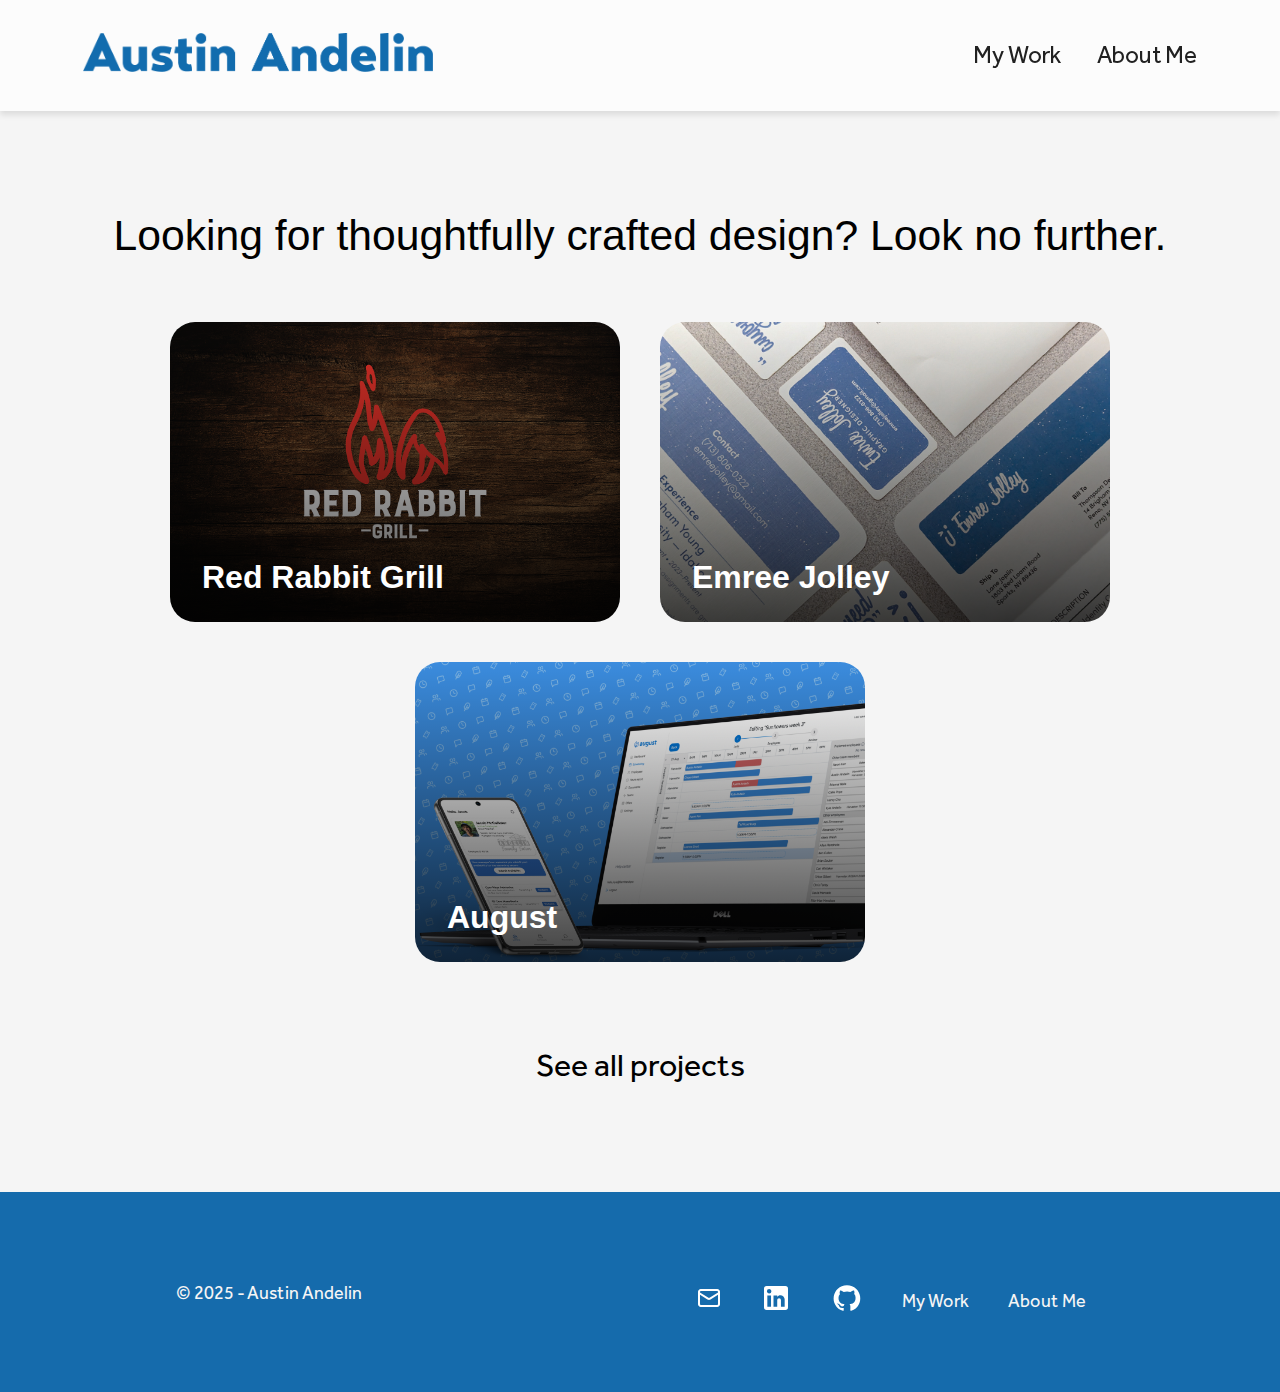
==== index.html @ 1dec7a28 "mobile optimization" ====
<!DOCTYPE html>
<html lang="en">
<head>
    <meta charset="UTF-8">
    <meta name="viewport" content="width=device-width, initial-scale=1.0">
    <title>Austin Andelin - Portfolio</title>
    <link href='styles/main.css' rel='stylesheet'>
    <link href='styles/project-content.css' rel='stylesheet'>
    <link rel="stylesheet" href="https://indestructibletype.com/fonts/Jost.css" type="text/css" charset="utf-8" />
    <link rel="shortcut icon" type="image/png" 
      href="../portfolio/images/favicon.png?">
</head>
<body>
    <div id='content'>
        <header>
            <nav id='navbar'>
                <a id='logo-link' href='index.html' alt='Austin Andelin'>
                    <picture id='logo'>
                        <source media='(min-width: 400px)' srcset='./images/Logotype.png' width='350px'>
                        <source media='(max-width: 400px)' srcset='./images/favicon.png' height='40px' width='30px'>
                        <img src="./images/Logotype.png" alt="Austin Andelin Logo" height='100' width='200'>
                    </picture>
                    <!-- <img id='logo' src="./images/Logotype.png" alt="Austin Andelin"> -->
                </a>
                <div id='nav-links'>
                    <a class='link' href='projects.html'>My Work</a>
                    <a class='link' href='about.html'>About Me</a>
                </div>
            </nav>
        </header>
        <main>
            <h3 id='welcome-text'>Looking for thoughtfully crafted design? Look no further.</h3>
            <div id='home-grid'>
                <a class='project-card' id='rrg' href='project-pages/red-rabbit-grill.html'>
                    <div class='overlay-text'>
                        <h1>Red Rabbit Grill</h1>
                        <h4>Identity &#x2022; Product</h4>
                    </div>
                </a>
                <a class='project-card' id='emree' href='project-pages/emree-jolley.html'>
                    <div class='overlay-text'>
                        <h1>Emree Jolley</h1>
                        <h4>Identity</h4>
                    </div>
                </a>
                <a class='project-card' id='august' href='project-pages/august.html' >
                    <div class='overlay-text'>
                        <h1>August</h1>
                        <h4>Interface</h4>
                    </div>
                </a>
                <!-- <a class='project-card' id='emree'>
                    <div class='overlay-text'>
                        <h1>Another Project</h1>
                        <h4>Identity</h4>
                    </div>
                </a> -->
            </div>
            <a class='link' id='all-projects-links' href='projects.html'>See all projects</a>
        </main>
        <footer>
            <div id='contact_info'>
              <p> &copy; 2025 - Austin Andelin</p>
            </div>
            <div id='footer-links'>
                <a href="mailto:austin.andelin@outlook.com">
                    <img src='images/mail.png' alt='link to Linkedin profile'>
                </a>
                <a href="https://www.linkedin.com/in/austin-andelin/" target='_blank'>
                    <img src='images/mdi--linkedin.png' alt='link to Linkedin profile'>
                </a>
                <a id='github' href="https://github.com/austinandelin/portfolio" target='_blank'>
                    <img src='images/mage--github.png' alt='link to Github project'>
                </a>
                <a class='link-to-pages' href="projects.html">My Work</a>
                <a class='link-to-pages' href="about.html">About Me</a>
            </div>
          </footer>
    </div>
</body>
</html>
---- styles/main.css ----
@font-face {
    font-family: "Eau Douce Sans";
    src: url("../fonts/eau_douce_sans-regular.woff2") format('woff2');
  }
  
  @font-face {
    font-family: "Eau Douce Sans";
    src: url("../fonts/eau_douce_sans-bold.woff2") format('woff2');
    font-weight: bold;
  }
  
  @font-face {
    font-family: "Eau Douce Sans";
    src: url("../fonts/eau_douce_sans-heavy.woff2") format('woff2');
    font-weight: heavy;
  }
  
  @font-face {
    font-family: "Eau Douce Sans";
    src: url("../fonts/eau_douce_sans-light.woff2") format('woff2');
    font-weight: light;
  }
  @font-face {
    font-family: "Eau Douce Sans";
    src: url("../fonts/eau_douce_sans-medium.woff2") format('woff2');
    font-weight: medium;
  }
  @font-face {
    font-family: "Eau Douce Sans";
    src: url("../fonts/eau_douce_sans-thin.woff2") format('woff2');
    font-weight: thin;
  }
  @font-face {
    font-family: "Effra";
    src: url("../fonts/Effra Regular.woff2") format('woff2');
  }

  *,
  ::before,
  ::after {
    box-sizing: border-box;
  }
body{
    background-color: #f5f5f5;
    margin: 0;
    padding: 0;
    font-family: Effra, Helvetica, sans-serif;
    font-size: 18px;
    text-align: left;
    
}
#content{
  margin: 0;
  min-height: 100vh;
  display: grid;
  max-width: 100vw;
  grid-template-rows: auto 1fr auto;

}
h1{
    font-size: 24pt;
    font-family: Jost, Arial, Helvetica, sans-serif;
    font-weight: 700;
}
h2{
    font-size: 18pt;
}
h3{
  font-size: 18pt;
  font-family: Jost, Helvetica, sans-serif;
  font-weight: 500;
}
h4{
  font-family: Eau Douce Sans, Helvetica, sans-serif;
  font-weight: 400;
  font-size: 14pt;
}
p{
  font-weight: 300;
}
a{
  color: #000;
}
header{
  min-height: 50px;
}
nav{
  display: flex;
  justify-content: space-between;
  padding: 15px;
  /* display: grid;
  grid-template-columns: 350px 1fr; */
  background-color: #e6e5e5;
  align-items: center;
  position: sticky;
  top: 0;
  width: 100%;
  background: rgba(255, 255, 255, 0.7); /* Semi-transparent background */
  backdrop-filter: blur(30px);
  box-shadow: 0 4px 6px rgba(0, 0, 0, 0.1); /* Optional subtle shadow */
}
header {
  position: sticky !important;
  top: 0 !important;
    z-index: 1000;

}
#logo{
  width: 350px;
    justify-self: center;
    align-self: center;
    vertical-align: bottom;
  padding-left: 50px;

}
nav a{
  display: table-cell;
  font-size: 18pt;
  color:#212121;
  text-decoration: none;
  margin: .75em;
  justify-content: space-around;
  font-family: Effra, Times New Roman;
  text-align: center;
  vertical-align: bottom;
}
#nav-links{
  margin-right: 50px;
  display: flex;
  justify-content: flex-end;
  /* flex-direction: row; */
}
nav a:hover{
  color: #156bac;
}
footer{
  margin-top: 6em;
  min-height: 50px;
  display: flex;
  justify-content: space-around;
  background-color: #156bac;
  height: 200px;
  color: #f5f5f5;
  padding: 1em ;
  padding-top: 5em;
}
footer p{
  margin: 0;
}
#footer-links a{
  padding: 1em ;
  color: #f5f5f5;
  text-decoration: none;
  vertical-align: middle;
}
#contact_info{
  display: flex;
  flex-direction: column;
}
#contact_info p{
  margin-top: 0;
}
#welcome-text{
  margin-top: 100px;
  font-size: 32pt;
  font-weight: 400;
  text-align: center;
}
#home-grid{
    justify-content: center;
    width: 100%;
    display: flex;
    flex-direction: row;
    flex-flow: row wrap;
}
.project-card{
    position: relative;
    text-align: center;
    height: 300px;
    margin: 20px;
    background-size: cover;
    background-position: center;
    border-radius: 25px;
    width: 450px;
    transition: all .5s;
}

.overlay-text{
    position: absolute;
    color: white;
    bottom: 0px;
    left: 32px;
    text-align: left;
    transition: all .5s;
}
.project-card:hover{
  transform: scale(1.05);
  .overlay-text{
    bottom: 24px;
    h4{
      transition: all .5s;
      color: rgb(204, 204, 204, 100);
    }
  }
}
.overlay-text h1{
  line-height: 0pt;
}
.overlay-text h4{
  line-height: 18pt;
  color: rgb(204, 204, 204, 0);
  margin: 0;
}
#all-projects-links{
  width: 20%;
  justify-self: center;
  display: block;
  text-align: center;
  margin-top: 2em;
  font-family:Effra, Helvetica, sans-serif ;
  font-weight: 500;
  font-size: 24pt;
  text-decoration: none;
  color: #000;
}
#cta{
  display: block;
  width: 100%;
  justify-content: center;
  text-align: center;
}
#cta h3{
  font-size: 24pt;
}
#cta-button{
  background-color:#156bac;
  color: whitesmoke;
  text-decoration: none;
  font-size: 1.2em;
  padding: .5em 2em;
  margin-top: 50px;
  border-radius: 15px;
  transition: all .5s;
}
#cta-button:hover{
  border-radius: 30px;
  
}
.link{
  text-decoration: none;
  position: relative;
  display: inline-block;
}
.link::after {
  content: '';
  display: block;
  width: 0;
  height: 2px; /* Thickness of the underline */
  background: #000; /* Color of the underline */
  transition: width 0.3s;
  position: absolute;
  left: 0;
  bottom: -2px; /* Position the underline just below the text */
}
nav .link::after{
  background: #156bac;
  height: 3px;
}
.link:hover::after {
  width: 100%; /* The underline expands to the full width of the link on hover */
}
/* PROJECT PAGE */
#projects-header{
  margin-top: 75px;
  padding-left: 75px;
  font-size: 32pt;
  font-weight: 400;
}



/* About Page */
#about{
  width: 70%;
  display: flex;
  text-align: left;
  margin: 100px;
}
#about h1{
  font-size: 28pt;
  font-weight: 400;
}
#profile-image{
  width: 60%;
  margin: 30px;
  object-fit:cover ;
  border-radius: 15px;
}

@media screen and (max-width: 900px) {
  #home-grid {
    flex-direction: column;
  }
  nav {
    flex-direction: column;
    padding: 0;
  }
  #nav-links {
    /* flex-direction: column; */
    margin: 0 16;

  }
  #logo-link {
    margin: 0 auto;
    padding: 0;
  }
  #logo{
    padding: 30px 0 0 10px;
    width: 50px;
  }
  #all-projects-links{
    width: 80%;
  }
  #navbar{
    padding: 10px;
  }
  }
  @media screen and (max-width: 650) {
    .project-card{
      width: 350px;
    }
  }
@media screen and (max-width: 400px) {
  
  footer{
    flex-direction: column;
    margin-top: 2em;
    padding-top: 2em;
  }
  #contact-info{
    margin-top: 20px;
  }
  #footer-links{
    margin-top: 20px;
  }
  #welcome-text{
    font-size: 18pt;
  }
  nav, .nav-links{
    flex-direction: row;
  }
  nav a{
    font-size: 14pt;
  }
  .link-to-pages{
    display: none;
  }

}
---- styles/project-content.css ----
.hero-img-banner{
    width: 100%;
    height: 300px;
    background-size: cover;
    background-position: center;
    margin-bottom: 50px;
  }
  #rrg-hero-img{
    background-image: url(../images/rrg_hero1-cropped-bottom.png);
  }
  #emree-jolley-img{
    background-image: url(../images/emree_hero1.jpg);
  }
  #august-hero-img{
    background-image: url(../images/august/august-hero.png);
  }
  #project-header{
    width: 80%;
    margin: 0 auto;
  }
  .project-text h1{
    margin: 0;
    font-size: 32pt;
  }
  .project-text h4{
    margin: 0;
    font-size: 18pt;
  }
  #project-header p{
    width: 100%;
  }
  .project-chip{
    margin-top: 5px;
    margin-bottom: 15px;
    margin-right: 10px;
    display: inline-block;
    padding: 0 25px;
    height: 35px;
    font-size: 16px;
    line-height: 36px;
    border-radius: 25px;
    background-color: #c9e4f8;
    color: #156bac;
    font-weight: 400;
  }
  .project-text p, h2{
    margin: 1em auto;
    width: 80%;
  }
  #rrg{
    background-image: linear-gradient(to bottom, rgba(0, 0, 0, .0), rgba(0, 0, 0, .75)), 
    url(../images/rrg_hero1.png);
  }
  #emree{
    background-image: linear-gradient(to bottom, rgba(0, 0, 0, .0), rgba(0, 0, 0, .75)), 
    url(../images/emree_hero1.jpg);
  }
  #august{
    background-image: linear-gradient(to bottom, rgba(0, 0, 0, .0), rgba(0, 0, 0, .75)), 
    url(../images/august-project-card-blue.png);
  }
  .project-image{
    width: 100%;
    margin: 1em auto;
    display: block;
  }
  @media screen and (min-width: 500px) {
    .project-text h1{
      font-size: 40pt;
    }
    
  }
  @media screen and (min-width: 900px) {
    .hero-img-banner {
      height: 600px;
    }
    .project-image{
      width: 70%;
      margin: 2em auto;
    }
  }
  @media screen and (min-width: 1700px) {
    .hero-img-banner {
      height: 700px;
    }
  }
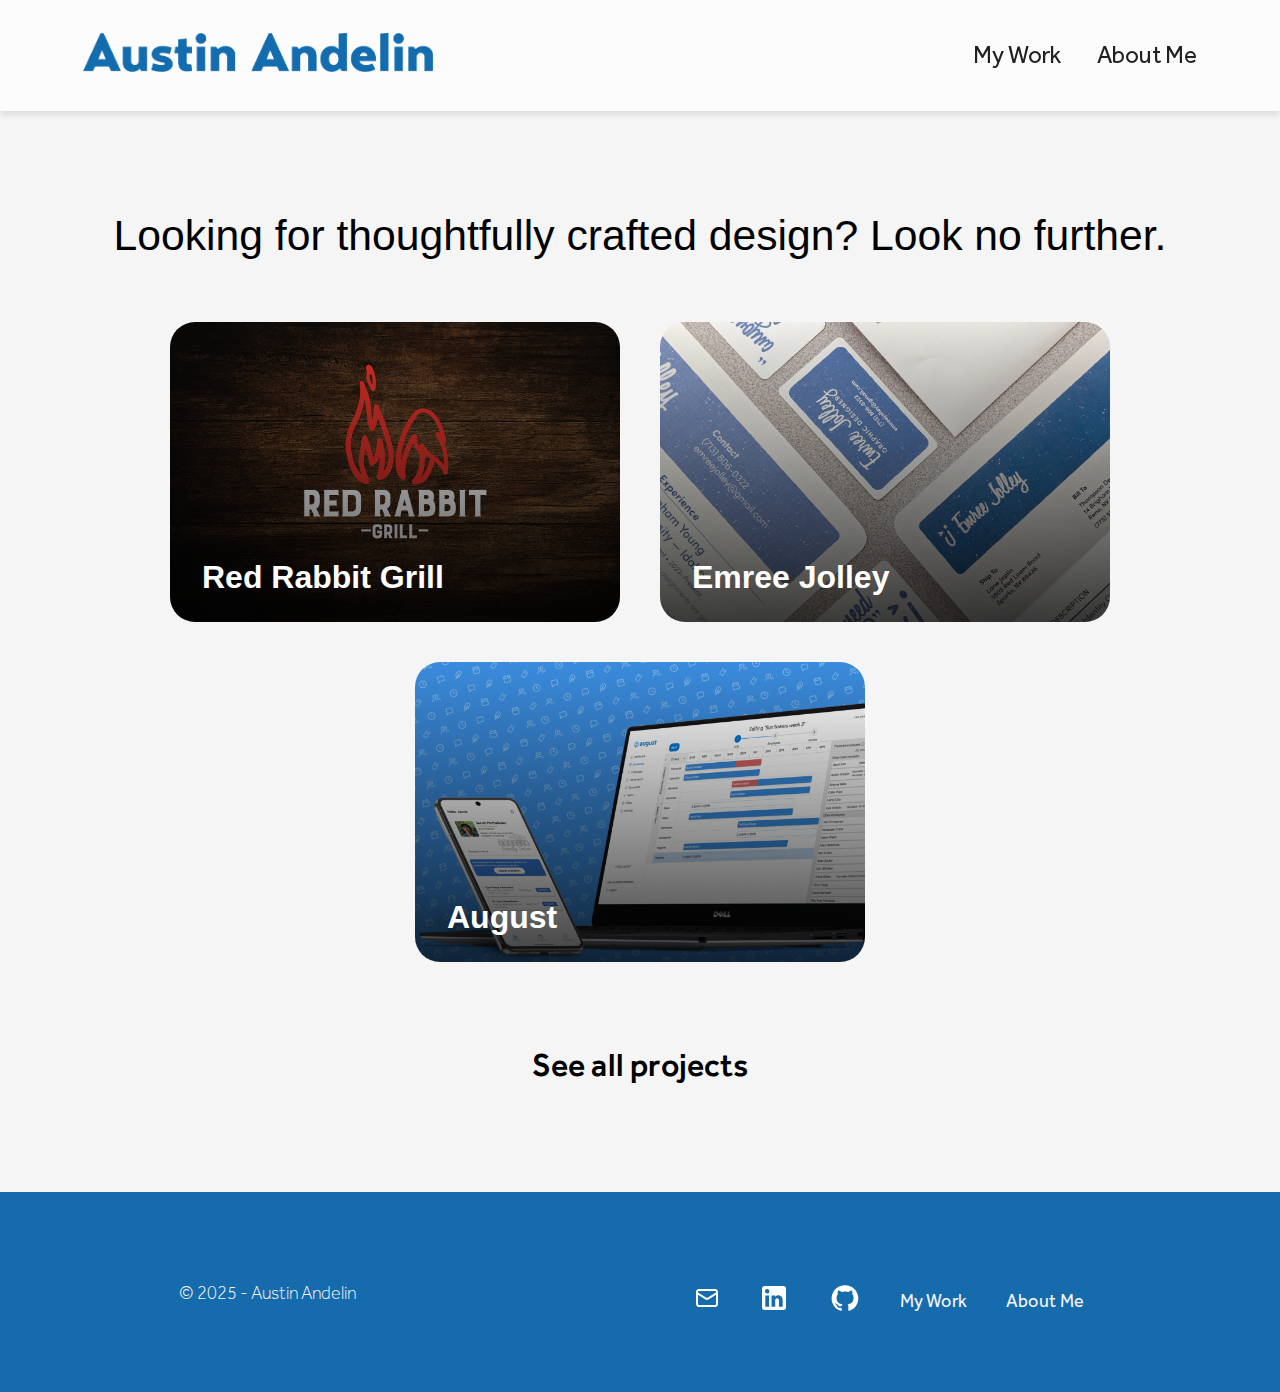
==== commit 98b6f5ba: "Font remapping and various changes" ====
--- a/index.html
+++ b/index.html
@@ -16,8 +16,8 @@
             <nav id='navbar'>
                 <a id='logo-link' href='index.html' alt='Austin Andelin'>
                     <picture id='logo'>
-                        <source media='(min-width: 400px)' srcset='./images/Logotype.png' width='350px'>
-                        <source media='(max-width: 400px)' srcset='./images/favicon.png' height='40px' width='30px'>
+                        <source media='(min-width: 500px)' srcset='./images/Logotype.png' width='350px'>
+                        <source media='(max-width: 900px)' srcset='./images/favicon.png' height='40px' width='30px'>
                         <img src="./images/Logotype.png" alt="Austin Andelin Logo" height='100' width='200'>
                     </picture>
                     <!-- <img id='logo' src="./images/Logotype.png" alt="Austin Andelin"> -->
--- a/styles/main.css
+++ b/styles/main.css
@@ -1,38 +1,62 @@
-@font-face {
-    font-family: "Eau Douce Sans";
-    src: url("../fonts/eau_douce_sans-regular.woff2") format('woff2');
-  }
-  
-  @font-face {
-    font-family: "Eau Douce Sans";
-    src: url("../fonts/eau_douce_sans-bold.woff2") format('woff2');
-    font-weight: bold;
-  }
-  
-  @font-face {
-    font-family: "Eau Douce Sans";
-    src: url("../fonts/eau_douce_sans-heavy.woff2") format('woff2');
-    font-weight: heavy;
-  }
-  
-  @font-face {
-    font-family: "Eau Douce Sans";
-    src: url("../fonts/eau_douce_sans-light.woff2") format('woff2');
-    font-weight: light;
-  }
-  @font-face {
-    font-family: "Eau Douce Sans";
-    src: url("../fonts/eau_douce_sans-medium.woff2") format('woff2');
-    font-weight: medium;
-  }
-  @font-face {
-    font-family: "Eau Douce Sans";
-    src: url("../fonts/eau_douce_sans-thin.woff2") format('woff2');
-    font-weight: thin;
+  @font-face {
+    font-family: "Effra";
+    src: url("../fonts/Effra Light.woff2") format('woff2');
+    font-weight: 200;
+    font-style: normal;
+  }
+  @font-face {
+    font-family: "Effra";
+    src: url("../fonts/Effra Light Italic.woff2") format('woff2');
+    font-weight: 200;
+    font-style: italic;
   }
   @font-face {
     font-family: "Effra";
     src: url("../fonts/Effra Regular.woff2") format('woff2');
+    font-weight: 400;
+    font-style: normal;
+  }
+  @font-face {
+    font-family: "Effra";
+    src: url("../fonts/Effra Regular Italic.woff2") format('woff2');
+    font-weight: 400;
+    font-style: italic;
+  }
+  @font-face {
+    font-family: "Effra";
+    src: url("../fonts/Effra Medium.woff2") format('woff2');
+    font-weight: 500;
+    font-style: normal;
+  }
+  @font-face {
+    font-family: "Effra";
+    src: url("../fonts/Effra Medium Italic.woff2") format('woff2');
+    font-weight: 500;
+    font-style: italic;
+  }
+  @font-face {
+    font-family: "Effra";
+    src: url("../fonts/Effra Bold.woff2") format('woff2');
+    font-weight: 700;
+    font-style: normal;
+  }
+  @font-face {
+    font-family: "Effra";
+    src: url("../fonts/Effra Bold Italic.woff2") format('woff2');
+    font-weight: 700;
+    font-style: italic;
+  }
+  @font-face {
+    font-family: "Effra";
+    src: url("../fonts/Effra Heavy.woff2") format('woff2');
+    font-weight: 900;
+    font-style: normal;
+  }
+  @font-face {
+    font-family: "Effra";
+    src: url("../fonts/Effra Heavy Italic.woff2") format('woff2');
+    font-weight: 900;
+    font-style: italic;
   }
 
   *,
@@ -71,7 +95,7 @@
   font-weight: 500;
 }
 h4{
-  font-family: Eau Douce Sans, Helvetica, sans-serif;
+  font-family: Effra, Helvetica, sans-serif;
   font-weight: 400;
   font-size: 14pt;
 }
@@ -210,6 +234,7 @@
   line-height: 18pt;
   color: rgb(204, 204, 204, 0);
   margin: 0;
+  font-weight: 400;
 }
 #all-projects-links{
   width: 20%;
@@ -301,6 +326,9 @@
   #home-grid {
     flex-direction: column;
   }
+  .project-card{
+    margin: 20px auto;
+  }
   nav {
     flex-direction: column;
     padding: 0;
@@ -324,24 +352,36 @@
   #navbar{
     padding: 10px;
   }
-  }
-  @media screen and (max-width: 650) {
-    .project-card{
-      width: 350px;
-    }
-  }
-@media screen and (max-width: 400px) {
-  
+  #about{
+    flex-direction: column;
+    margin: 1em auto;
+  }
+  #profile-image{
+    width: 100%;
+    margin: 15px auto;
+  }
+  .link-to-pages{
+    display: none;
+  }
+  }
+@media screen and (max-width: 500px) {
+  .project-card{
+    width: 350px;
+  }
   footer{
     flex-direction: column;
     margin-top: 2em;
     padding-top: 2em;
   }
   #contact-info{
-    margin-top: 20px;
+    margin: 0 auto;
+  }
+  #contact-info p{
+    margin: 0 auto;
   }
   #footer-links{
     margin-top: 20px;
+    align-self: center;
   }
   #welcome-text{
     font-size: 18pt;
@@ -352,8 +392,6 @@
   nav a{
     font-size: 14pt;
   }
-  .link-to-pages{
-    display: none;
-  }
-
-}
+
+
+}
--- a/styles/project-content.css
+++ b/styles/project-content.css
@@ -60,6 +60,10 @@
     background-image: linear-gradient(to bottom, rgba(0, 0, 0, .0), rgba(0, 0, 0, .75)), 
     url(../images/august-project-card-blue.png);
   }
+  #otternaut{
+    background-image: linear-gradient(to bottom, rgba(0, 0, 0, .0), rgba(0, 0, 0, .75)), 
+    url(../images/otternaut-project-card.png);
+  }
   .project-image{
     width: 100%;
     margin: 1em auto;
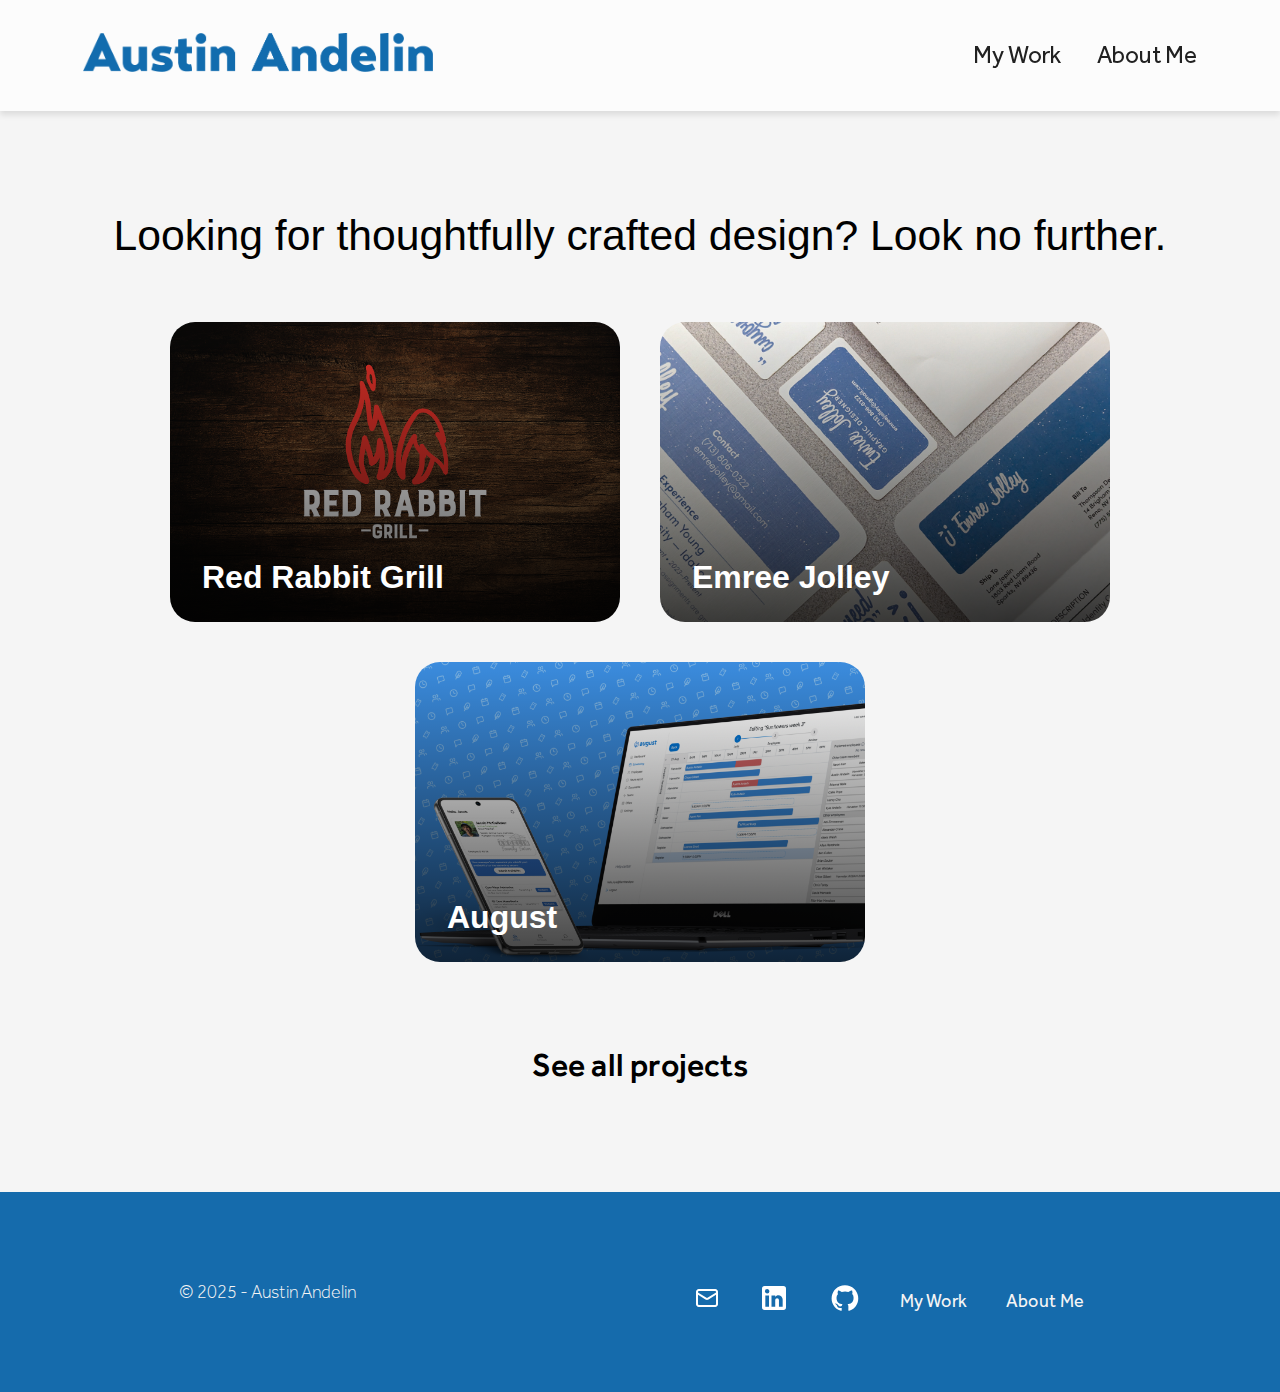
==== commit 1d84834f: "Content Update 2" ====
--- a/index.html
+++ b/index.html
@@ -40,13 +40,13 @@
                 <a class='project-card' id='emree' href='project-pages/emree-jolley.html'>
                     <div class='overlay-text'>
                         <h1>Emree Jolley</h1>
-                        <h4>Identity</h4>
+                        <h4>Identity &#x2022; Advertising</h4>
                     </div>
                 </a>
                 <a class='project-card' id='august' href='project-pages/august.html' >
                     <div class='overlay-text'>
                         <h1>August</h1>
-                        <h4>Interface</h4>
+                        <h4>Interface &#x2022; UX </h4>
                     </div>
                 </a>
                 <!-- <a class='project-card' id='emree'>
--- a/styles/main.css
+++ b/styles/main.css
@@ -101,6 +101,7 @@
 }
 p{
   font-weight: 300;
+  line-height: 1.2;
 }
 a{
   color: #000;
@@ -311,6 +312,9 @@
   text-align: left;
   margin: 100px;
 }
+#about-contact{
+  display:block;
+}
 #about h1{
   font-size: 28pt;
   font-weight: 400;
--- a/styles/project-content.css
+++ b/styles/project-content.css
@@ -14,6 +14,9 @@
   }
   #august-hero-img{
     background-image: url(../images/august/august-hero.png);
+  }
+  #otternaut-hero-img{
+    background-image: url(../images/otternaut/otternaut-hero.png);
   }
   #project-header{
     width: 80%;
@@ -48,6 +51,14 @@
     margin: 1em auto;
     width: 80%;
   }
+  .image-caption{
+    font-style: italic;
+    text-align: center;
+  }
+  #customer{
+    background-image: linear-gradient(to bottom, rgba(0, 0, 0, .0), rgba(0, 0, 0, .75)), 
+    url(../images/customer-hero.png);
+  }
   #rrg{
     background-image: linear-gradient(to bottom, rgba(0, 0, 0, .0), rgba(0, 0, 0, .75)), 
     url(../images/rrg_hero1.png);
@@ -64,10 +75,14 @@
     background-image: linear-gradient(to bottom, rgba(0, 0, 0, .0), rgba(0, 0, 0, .75)), 
     url(../images/otternaut-project-card.png);
   }
+
   .project-image{
     width: 100%;
     margin: 1em auto;
     display: block;
+  }
+  #small-image{
+    width: 30%;
   }
   @media screen and (min-width: 500px) {
     .project-text h1{
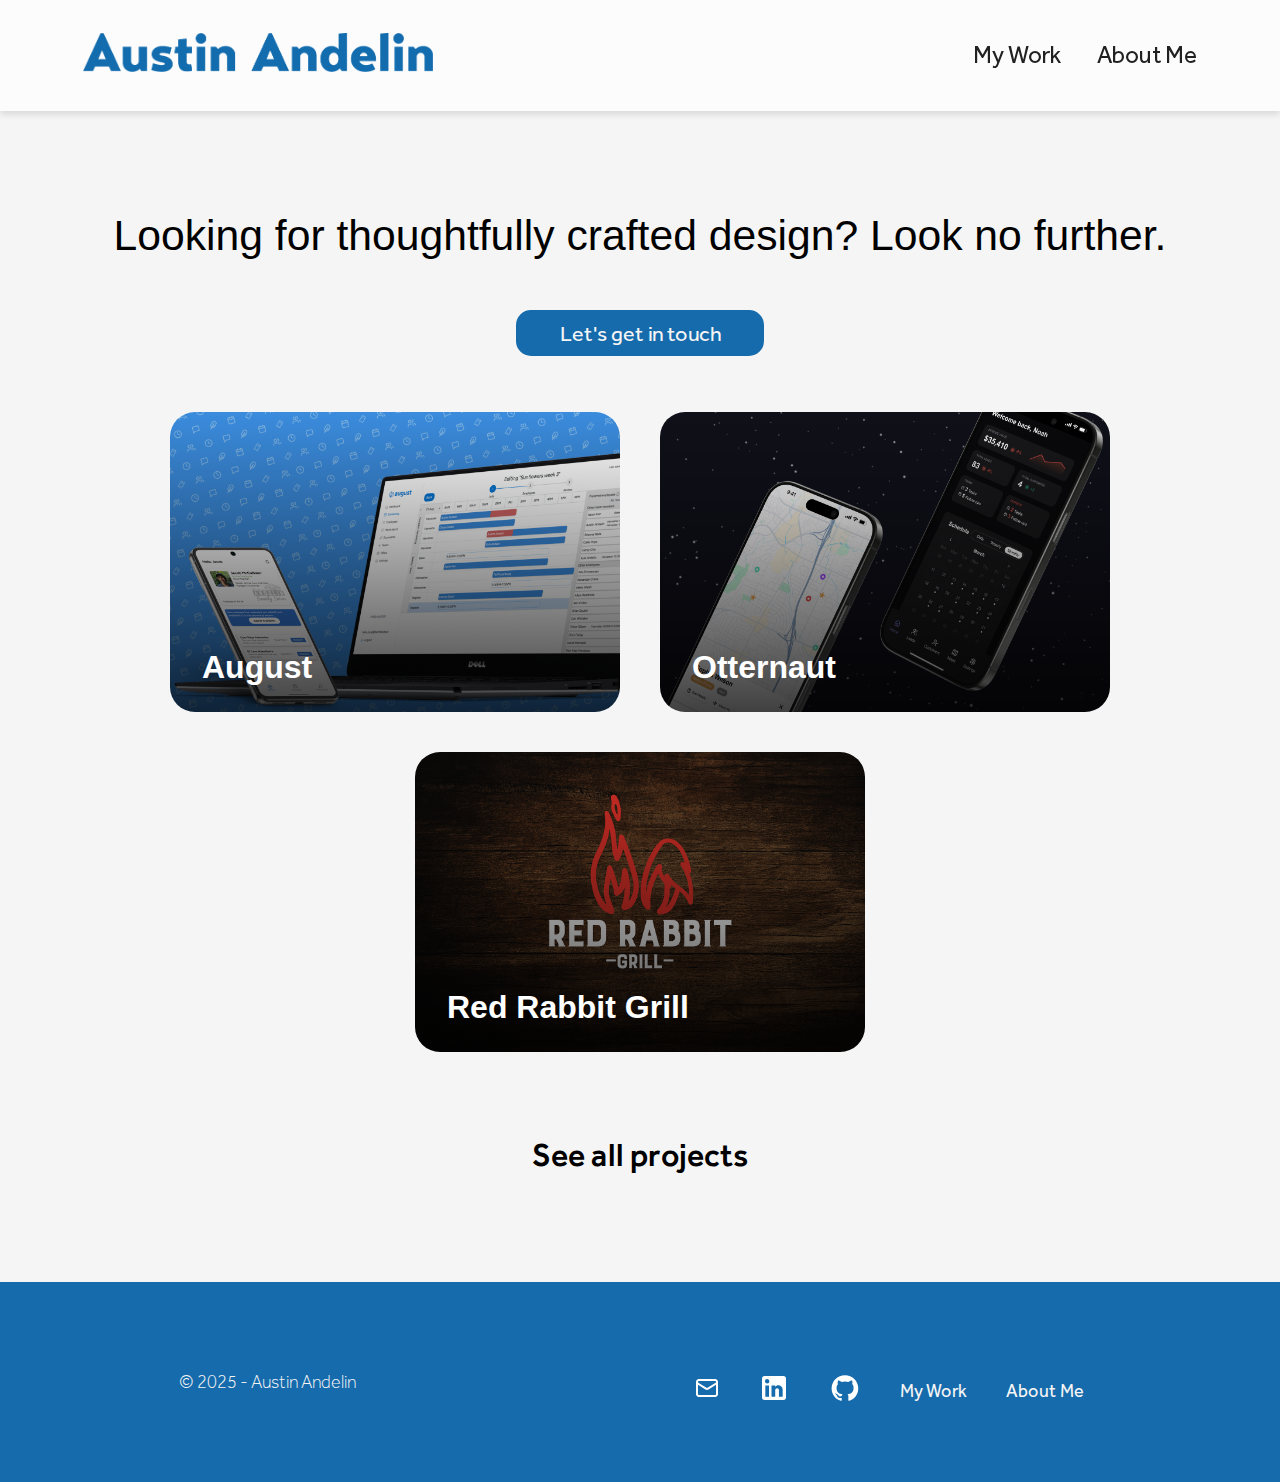
==== commit e726e712: "Content Update 3" ====
--- a/index.html
+++ b/index.html
@@ -30,23 +30,26 @@
         </header>
         <main>
             <h3 id='welcome-text'>Looking for thoughtfully crafted design? Look no further.</h3>
+            <div id='cta'>
+                <a href='about.html' id='cta-button'>Let's get in touch</a>
+                </div>
             <div id='home-grid'>
+                <a class='project-card' id='august' href='project-pages/august.html' >
+                    <div class='overlay-text'>
+                        <h1>August</h1>
+                        <h4>Interface &#x2022; UX</h4>
+                    </div>
+                </a>
+                <a class='project-card' id='otternaut' href='project-pages/otternaut.html'>
+                    <div class='overlay-text'>
+                        <h1>Otternaut</h1>
+                        <h4>Interface</h4>
+                    </div>
+                </a>
                 <a class='project-card' id='rrg' href='project-pages/red-rabbit-grill.html'>
                     <div class='overlay-text'>
                         <h1>Red Rabbit Grill</h1>
                         <h4>Identity &#x2022; Product</h4>
-                    </div>
-                </a>
-                <a class='project-card' id='emree' href='project-pages/emree-jolley.html'>
-                    <div class='overlay-text'>
-                        <h1>Emree Jolley</h1>
-                        <h4>Identity &#x2022; Advertising</h4>
-                    </div>
-                </a>
-                <a class='project-card' id='august' href='project-pages/august.html' >
-                    <div class='overlay-text'>
-                        <h1>August</h1>
-                        <h4>Interface &#x2022; UX </h4>
                     </div>
                 </a>
                 <!-- <a class='project-card' id='emree'>
--- a/styles/main.css
+++ b/styles/main.css
@@ -190,6 +190,7 @@
   font-size: 32pt;
   font-weight: 400;
   text-align: center;
+  margin-bottom: 0px;
 }
 #home-grid{
     justify-content: center;
@@ -197,6 +198,7 @@
     display: flex;
     flex-direction: row;
     flex-flow: row wrap;
+    margin-top: 2em;
 }
 .project-card{
     position: relative;
@@ -259,12 +261,13 @@
   font-size: 24pt;
 }
 #cta-button{
+  display: inline-block;
   background-color:#156bac;
   color: whitesmoke;
   text-decoration: none;
   font-size: 1.2em;
   padding: .5em 2em;
-  margin-top: 50px;
+  margin: 50px auto 0 auto;
   border-radius: 15px;
   transition: all .5s;
 }
--- a/styles/project-content.css
+++ b/styles/project-content.css
@@ -17,6 +17,12 @@
   }
   #otternaut-hero-img{
     background-image: url(../images/otternaut/otternaut-hero.png);
+  }
+  #farmpass-hero-img{
+    background-image: url(../images/farmpass/farmpass-hero.png);
+  }
+  #reeds-hero-img{
+    background-image: url(../images/reeds/reed-hero.png);
   }
   #project-header{
     width: 80%;
@@ -75,6 +81,14 @@
     background-image: linear-gradient(to bottom, rgba(0, 0, 0, .0), rgba(0, 0, 0, .75)), 
     url(../images/otternaut-project-card.png);
   }
+  #farmpass{
+    background-image: linear-gradient(to bottom, rgba(0, 0, 0, .0), rgba(0, 0, 0, .75)), 
+    url(../images/farmpass-project-card.png);
+  }
+  #reeds{
+    background-image: linear-gradient(to bottom, rgba(0, 0, 0, .0), rgba(0, 0, 0, .75)), 
+    url(../images/reeds-project-card.png);
+  }
 
   .project-image{
     width: 100%;
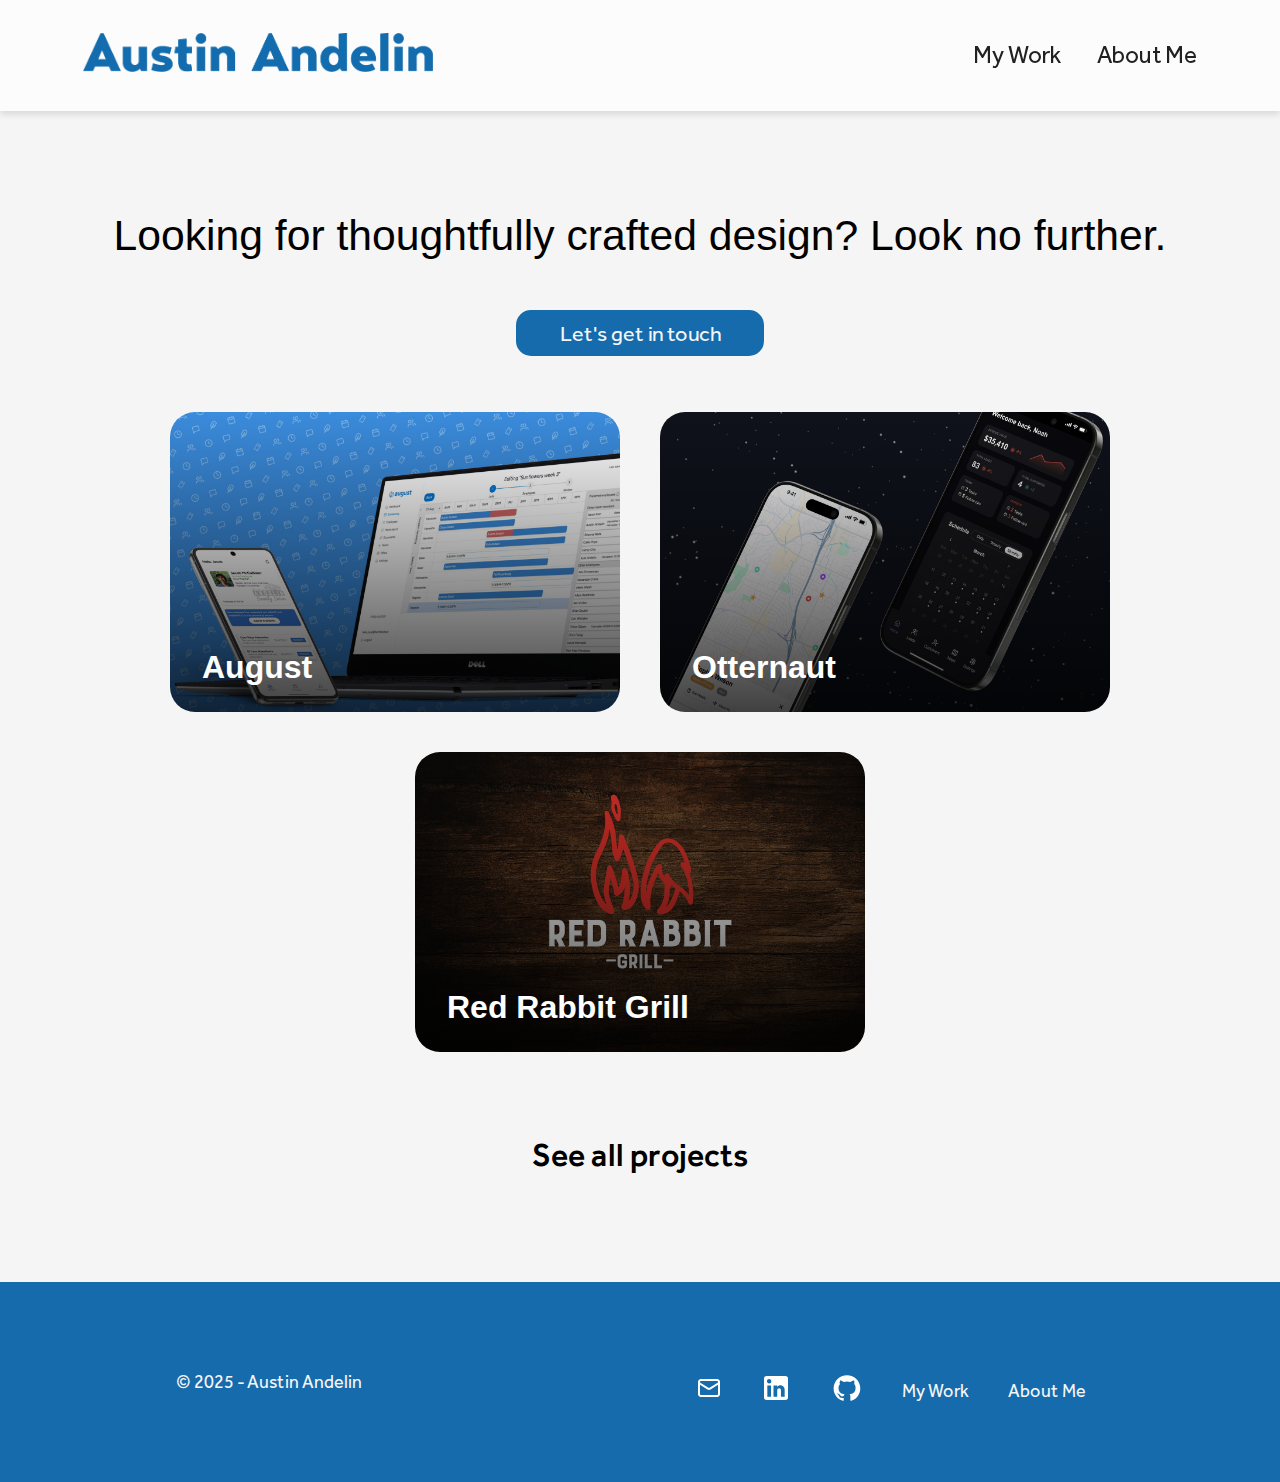
==== commit 4cd5382d: "navigation updates and favicon fix" ====
--- a/index.html
+++ b/index.html
@@ -7,14 +7,14 @@
     <link href='styles/main.css' rel='stylesheet'>
     <link href='styles/project-content.css' rel='stylesheet'>
     <link rel="stylesheet" href="https://indestructibletype.com/fonts/Jost.css" type="text/css" charset="utf-8" />
-    <link rel="shortcut icon" type="image/png" 
-      href="../portfolio/images/favicon.png?">
+    <link rel="icon" 
+      href="../portfolio/images/favicon.ico">
 </head>
 <body>
     <div id='content'>
         <header>
             <nav id='navbar'>
-                <a id='logo-link' href='index.html' alt='Austin Andelin'>
+                <a id='logo-link' href='austinandelin.com' alt='Austin Andelin'>
                     <picture id='logo'>
                         <source media='(min-width: 500px)' srcset='./images/Logotype.png' width='350px'>
                         <source media='(max-width: 900px)' srcset='./images/favicon.png' height='40px' width='30px'>
@@ -23,30 +23,30 @@
                     <!-- <img id='logo' src="./images/Logotype.png" alt="Austin Andelin"> -->
                 </a>
                 <div id='nav-links'>
-                    <a class='link' href='projects.html'>My Work</a>
-                    <a class='link' href='about.html'>About Me</a>
+                    <a class='link' href='projects'>My Work</a>
+                    <a class='link' href='about'>About Me</a>
                 </div>
             </nav>
         </header>
         <main>
             <h3 id='welcome-text'>Looking for thoughtfully crafted design? Look no further.</h3>
             <div id='cta'>
-                <a href='about.html' id='cta-button'>Let's get in touch</a>
+                <a href='about' id='cta-button'>Let's get in touch</a>
                 </div>
             <div id='home-grid'>
-                <a class='project-card' id='august' href='project-pages/august.html' >
+                <a class='project-card' id='august' href='project-pages/august' >
                     <div class='overlay-text'>
                         <h1>August</h1>
                         <h4>Interface &#x2022; UX</h4>
                     </div>
                 </a>
-                <a class='project-card' id='otternaut' href='project-pages/otternaut.html'>
+                <a class='project-card' id='otternaut' href='project-pages/otternaut'>
                     <div class='overlay-text'>
                         <h1>Otternaut</h1>
                         <h4>Interface</h4>
                     </div>
                 </a>
-                <a class='project-card' id='rrg' href='project-pages/red-rabbit-grill.html'>
+                <a class='project-card' id='rrg' href='project-pages/red-rabbit-grill'>
                     <div class='overlay-text'>
                         <h1>Red Rabbit Grill</h1>
                         <h4>Identity &#x2022; Product</h4>
@@ -59,7 +59,7 @@
                     </div>
                 </a> -->
             </div>
-            <a class='link' id='all-projects-links' href='projects.html'>See all projects</a>
+            <a class='link' id='all-projects-links' href='projects'>See all projects</a>
         </main>
         <footer>
             <div id='contact_info'>
@@ -75,8 +75,8 @@
                 <a id='github' href="https://github.com/austinandelin/portfolio" target='_blank'>
                     <img src='images/mage--github.png' alt='link to Github project'>
                 </a>
-                <a class='link-to-pages' href="projects.html">My Work</a>
-                <a class='link-to-pages' href="about.html">About Me</a>
+                <a class='link-to-pages' href="projects">My Work</a>
+                <a class='link-to-pages' href="about">About Me</a>
             </div>
           </footer>
     </div>
--- a/styles/main.css
+++ b/styles/main.css
@@ -100,7 +100,7 @@
   font-size: 14pt;
 }
 p{
-  font-weight: 300;
+  font-weight: 400;
   line-height: 1.2;
 }
 a{
